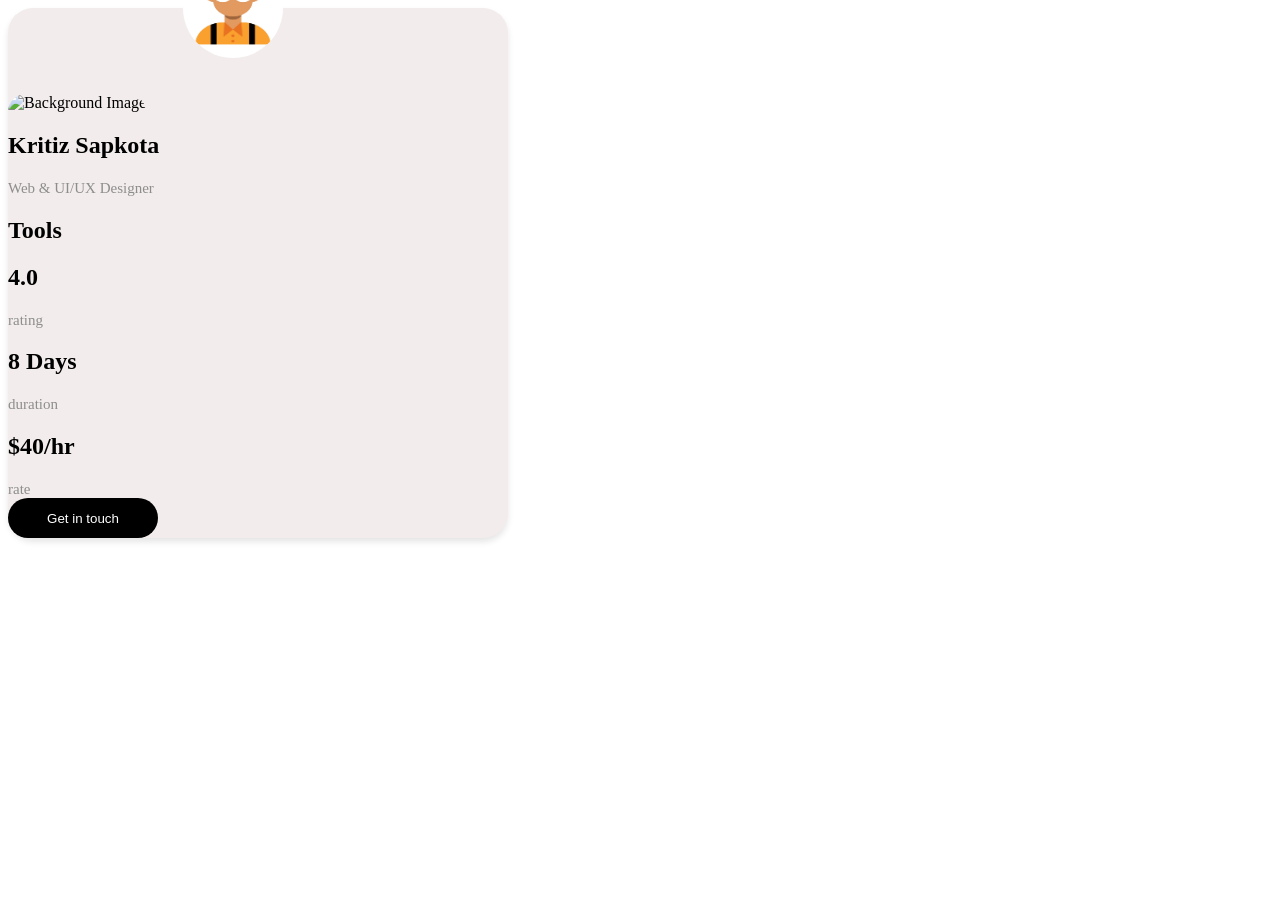
==== index.html @ 20332bdb "Position and blur of  profile image" ====
<!DOCTYPE html>
<html lang="en">
<head>
    <meta charset="UTF-8">
    <meta name="viewport" content="width=device-width, initial-scale=1.0">
    <link rel="stylesheet" href="style.css">
    <title>Profile Card</title>
</head>
<body>
    <main>
        <div class= "profile-card">
            <img id = "back-img" src="background.jpg" alt="Background Image">

            <img id = "profile-img" src="nerd.jpg" alt="Profile Image">

            <div class="information">
                <div class="top">
                    <div class="info">
                        <h2>Kritiz Sapkota</h2>
                        <span>Web & UI/UX Designer</span>
                    </div>

                    <div class="tools">
                        <h2>Tools</h2>
                    </div>
                </div>   
                <div class="bottom">
                    <div class="stats">
                        <h2>4.0</h2>
                        <span>rating</span>

                        <h2>8 Days</h2>
                        <span>duration</span>

                        <h2>$40/hr</h2>
                        <span>rate</span>
                    </div>
                    <button>Get in touch</button>
                </div>
            </div>
        </div>
    </main>

</body>
</html>
---- style.css ----
.profile-card {
    width: 100%;
    max-width: 500px;

    border-radius: 25px;

    background-color: rgb(243, 236, 236);
    box-shadow: 0px 4px 6px rgba(0, 0, 0, 0.1);
}

#back-img{
    width: 100%;
    height: 260px;
    border-radius: 25px 25px 0px 0px;
    /* mask-image: linear-gradient(to bottom, rgba(0, 0, 0, 1) 40%, rgba(0, 0, 0, 0) 100%); */
}

#profile-img{
    width: 100px;
    height: 100px;
    border-radius: 50%;
    position: relative;
    top: -50px;
    left: 3px;
    transform: translateX(30%);
}

span{
    font-size: 15px;
    color: rgb(141, 141, 141);
}

button{
    width: 35%;
    max-width: 150px;
    height: 40px;
    border-radius: 60px;

    background-color: black;
    color: white;
    border: none;
}
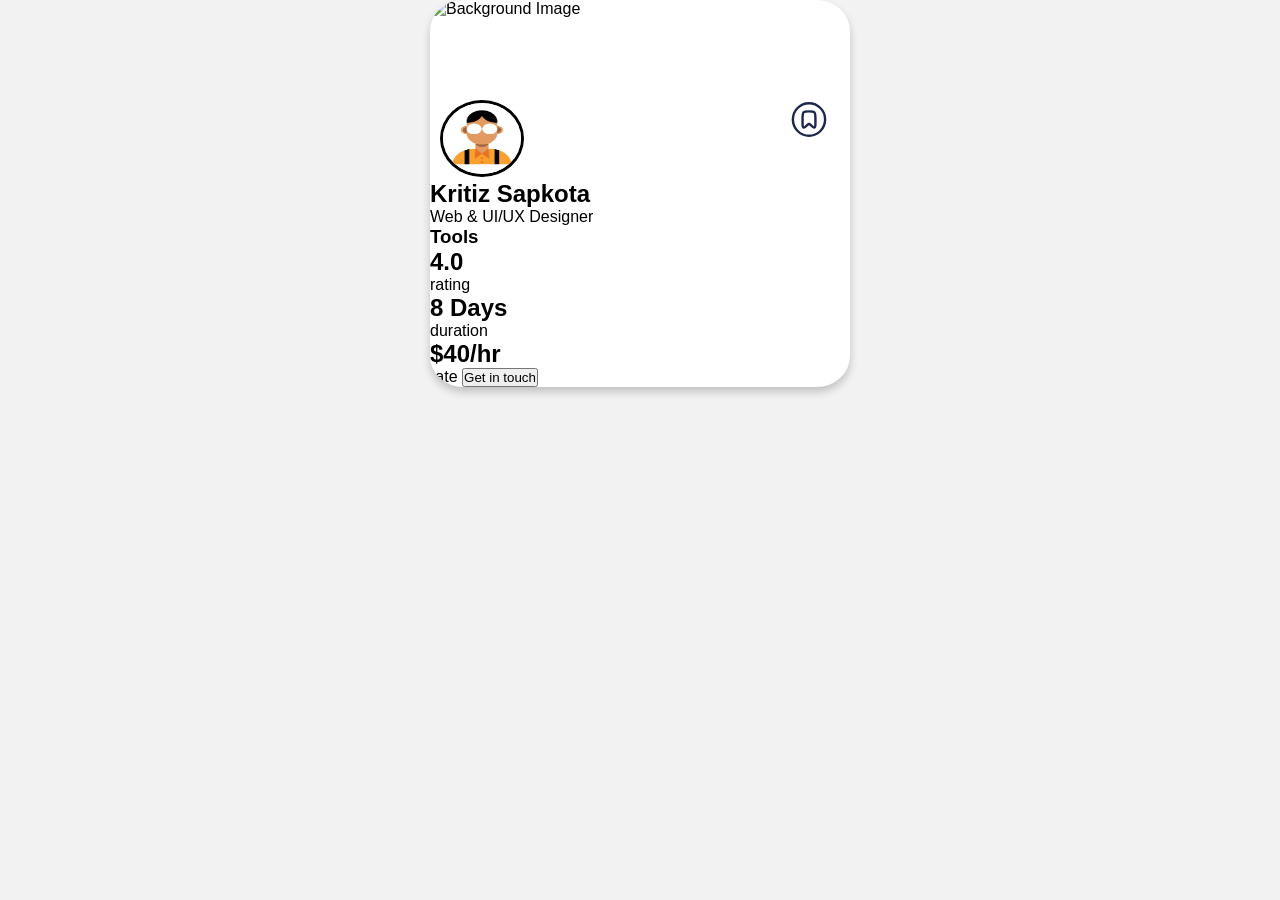
==== commit 8f8641d9: "Adjusting Position of contents in card" ====
--- a/index.html
+++ b/index.html
@@ -3,43 +3,35 @@
 <head>
     <meta charset="UTF-8">
     <meta name="viewport" content="width=device-width, initial-scale=1.0">
+    <title>Profile Card</title>
     <link rel="stylesheet" href="style.css">
-    <title>Profile Card</title>
 </head>
 <body>
-    <main>
-        <div class= "profile-card">
-            <img id = "back-img" src="background.jpg" alt="Background Image">
+    <div class="profile-card">
+        <img id="back-img" src="background.jpg" alt="Background Image">
+        <img id="profile-img" src="nerd.jpg" alt="Profile Picture">
 
-            <img id = "profile-img" src="nerd.jpg" alt="Profile Image">
+        <div id="mark">
+            <img id="bookmark" src="bookmark.svg" alt="Bookmark Icon">
+        </div>
 
-            <div class="information">
-                <div class="top">
-                    <div class="info">
-                        <h2>Kritiz Sapkota</h2>
-                        <span>Web & UI/UX Designer</span>
-                    </div>
+        <div class="profile-info">
+            <h2>Kritiz Sapkota</h2>
+            <span>Web & UI/UX Designer</span>
+        </div>
+        <h3>Tools</h3>
 
-                    <div class="tools">
-                        <h2>Tools</h2>
-                    </div>
-                </div>   
-                <div class="bottom">
-                    <div class="stats">
-                        <h2>4.0</h2>
-                        <span>rating</span>
+        <h2>4.0</h2>
+        <span>rating</span>
 
-                        <h2>8 Days</h2>
-                        <span>duration</span>
+        <h2>8 Days</h2>
+        <span>duration</span>
 
-                        <h2>$40/hr</h2>
-                        <span>rate</span>
-                    </div>
-                    <button>Get in touch</button>
-                </div>
-            </div>
-        </div>
-    </main>
+        <h2>$40/hr</h2>
+        <span>rate</span>
 
+        <button id="contact-btn">Get in touch</button>
+    </div>
+    
 </body>
 </html>
--- a/style.css
+++ b/style.css
@@ -1,42 +1,62 @@
-.profile-card {
-    width: 100%;
-    max-width: 500px;
-
-    border-radius: 25px;
-
-    background-color: rgb(243, 236, 236);
-    box-shadow: 0px 4px 6px rgba(0, 0, 0, 0.1);
+*{
+    margin:0;
+    padding:0;
+    box-sizing:border-box;
+    font-family:Arial, Helvetica, sans-serif;
+    justify-content: center;
 }
 
-#back-img{
-    width: 100%;
-    height: 260px;
-    border-radius: 25px 25px 0px 0px;
-    /* mask-image: linear-gradient(to bottom, rgba(0, 0, 0, 1) 40%, rgba(0, 0, 0, 0) 100%); */
+body{
+    background-color: #f2f2f2;
+    /* One-dim layout system with row or column */
+    display: flex;
+    /* min-height: 100vh; */
 }
 
-#profile-img{
-    width: 100px;
-    height: 100px;
-    border-radius: 50%;
+.profile-card {
+    width: 420px;
+    /* For curving the edges */
+    border-radius: 8%;
+    background-color: #fff;
+    /* Box shadow offset x, offset y, blur, spread , color */
+    box-shadow: 0px 5px 8px 0px rgba(0, 0, 0, 0.2);
     position: relative;
-    top: -50px;
-    left: 3px;
-    transform: translateX(30%);
+    overflow: hidden;   /* Nothing goes outside the card*/
+
 }
 
-span{
-    font-size: 15px;
-    color: rgb(141, 141, 141);
+#back-img {
+    /* Makes the image fill the container */
+    width: 100%; 
+    height: 180px;
+    /* Takes full width available */
+    display: block;
+    border-radius: 20px 20px 0px 0px;
+    /* To apply gradient at base */
+    mask-image: linear-gradient(to bottom, rgba(0,0,0,1) 40%, rgba(0,0,0,0) 100%);
 }
 
-button{
-    width: 35%;
-    max-width: 150px;
-    height: 40px;
-    border-radius: 60px;
+#profile-img {
+    /* Positions the image in relative to the card */
+    position: absolute;
+    width: 20%;
+    height: 20%;
+    top: 100px;
+    left: 10px;
+    border-radius: 50%;
+    border: black 3px solid;
+}
 
-    background-color: black;
-    color: white;
-    border: none;
+#bookmark{
+    position: absolute;
+    width: 10%;
+    height: 10%;
+    top: 100px;
+    right: 20px;
+    border-radius: 50%;
+}
+
+.profile-info{
+    position: relative;
+    font-color: #ff0000;
 }
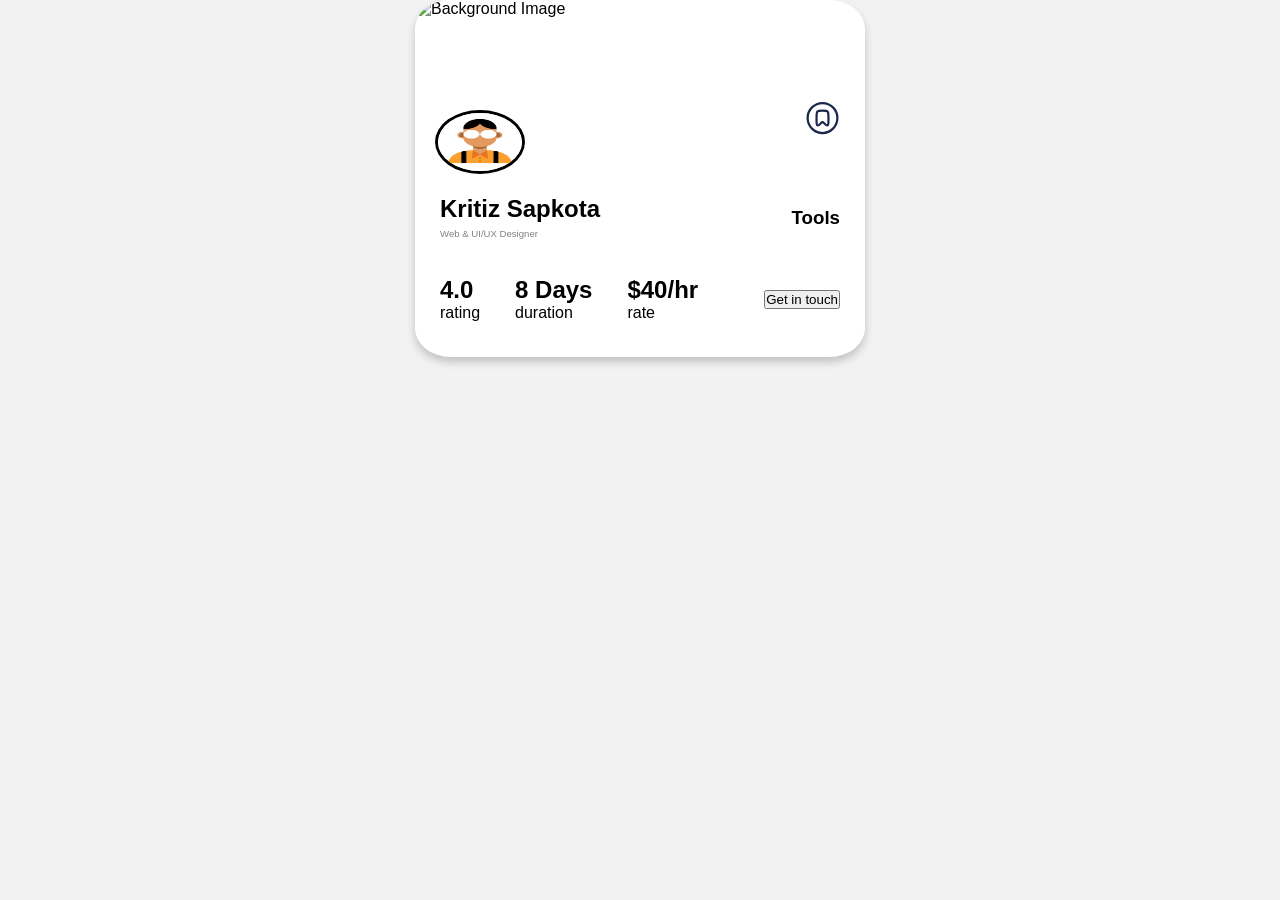
==== commit 2eced522: "Aligning items the way the task has" ====
--- a/index.html
+++ b/index.html
@@ -15,22 +15,36 @@
             <img id="bookmark" src="bookmark.svg" alt="Bookmark Icon">
         </div>
 
-        <div class="profile-info">
-            <h2>Kritiz Sapkota</h2>
-            <span>Web & UI/UX Designer</span>
+        <div class="content">
+            <div class="top">
+                <div class="profile">
+                    <h2>Kritiz Sapkota</h2>
+                    <span>Web & UI/UX Designer</span>
+                </div>
+                <h3 class="tools">Tools</h3>
+            </div>
+            <div class="bottom">
+                <div class="stats">
+                    
+                    <div>
+                        <h2>4.0</h2>
+                        <span>rating</span>
+                    </div>
+
+                    <div>
+                        <h2>8 Days</h2>
+                        <span>duration</span>
+                    </div>
+                    
+                    <div>
+                        <h2>$40/hr</h2>
+                        <span>rate</span>
+                    </div>
+
+                </div>
+                <button id="contact-btn">Get in touch</button>
+            </div>
         </div>
-        <h3>Tools</h3>
-
-        <h2>4.0</h2>
-        <span>rating</span>
-
-        <h2>8 Days</h2>
-        <span>duration</span>
-
-        <h2>$40/hr</h2>
-        <span>rate</span>
-
-        <button id="contact-btn">Get in touch</button>
     </div>
     
 </body>
--- a/style.css
+++ b/style.css
@@ -14,7 +14,7 @@
 }
 
 .profile-card {
-    width: 420px;
+    width: 450px;
     /* For curving the edges */
     border-radius: 8%;
     background-color: #fff;
@@ -40,9 +40,9 @@
     /* Positions the image in relative to the card */
     position: absolute;
     width: 20%;
-    height: 20%;
-    top: 100px;
-    left: 10px;
+    height: 18%;
+    top: 110px;
+    left: 20px;
     border-radius: 50%;
     border: black 3px solid;
 }
@@ -56,7 +56,35 @@
     border-radius: 50%;
 }
 
-.profile-info{
+.content{
+    /* padding: top, right, bottom, left */
+    padding:15px 25px 35px;
+}
+
+.top{
+    display: flex;
+    justify-content: space-between;
+    align-items: center;
+    margin-bottom: 35px;
+}
+
+.profile span{
+    font-size: 60%;
+    color: grey;
+}
+
+.bottom{
+    display: flex;
+    justify-content: space-between;
+    align-items: center;
+}
+
+.stats{
+    display: flex;
+    justify-content: space-between;
+}
+
+.stats div{
     position: relative;
-    font-color: #ff0000;
-}+    padding-right: 35px;
+}
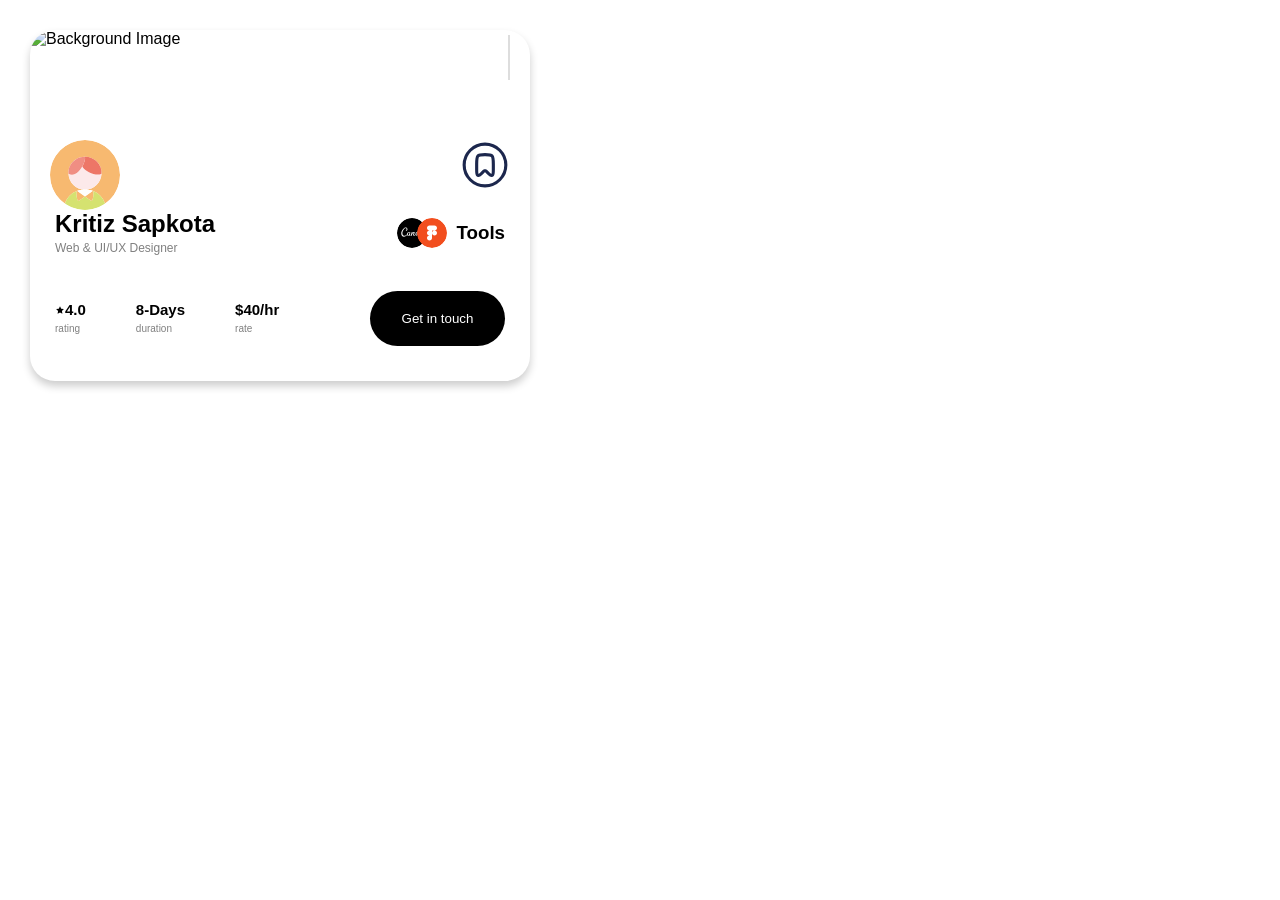
==== commit c82a71dd: "Overlapped the Tools icons and format of stats section" ====
--- a/index.html
+++ b/index.html
@@ -9,30 +9,34 @@
 <body>
     <div class="profile-card">
         <img id="back-img" src="background.jpg" alt="Background Image">
-        <img id="profile-img" src="nerd.jpg" alt="Profile Picture">
-
-        <div id="mark">
+        <div class="top">
+            <img id="profile-img" src="avatar.svg" alt="Profile Picture">
             <img id="bookmark" src="bookmark.svg" alt="Bookmark Icon">
         </div>
-
         <div class="content">
-            <div class="top">
+            <div class="middle">
                 <div class="profile">
                     <h2>Kritiz Sapkota</h2>
                     <span>Web & UI/UX Designer</span>
                 </div>
-                <h3 class="tools">Tools</h3>
+                <div class="tools-section">
+                    <div class="tool-icons">
+                        <img class="tool-icon" src="canva.svg" alt="Canva Icon">
+                        <img class="tool-icon figma" src="figma.svg" alt="Figma Icon">
+                    </div>
+                    <h3 class="tools">Tools</h3>
+                </div>
             </div>
             <div class="bottom">
                 <div class="stats">
                     
                     <div>
-                        <h2>4.0</h2>
+                        <h2><img class="star" src="star.svg" alt="">4.0</h2>
                         <span>rating</span>
                     </div>
 
                     <div>
-                        <h2>8 Days</h2>
+                        <h2>8-Days</h2>
                         <span>duration</span>
                     </div>
                     
@@ -42,7 +46,7 @@
                     </div>
 
                 </div>
-                <button id="contact-btn">Get in touch</button>
+                <button class="contact-btn">Get in touch</button>
             </div>
         </div>
     </div>
--- a/style.css
+++ b/style.css
@@ -1,28 +1,27 @@
 *{
-    margin:0;
+    margin:0px;
     padding:0;
     box-sizing:border-box;
     font-family:Arial, Helvetica, sans-serif;
-    justify-content: center;
 }
 
 body{
-    background-color: #f2f2f2;
+    background-color: white;
     /* One-dim layout system with row or column */
     display: flex;
-    /* min-height: 100vh; */
 }
 
 .profile-card {
-    width: 450px;
+    width: 500px;
+    top: 30px;
+    left: 30px;
     /* For curving the edges */
-    border-radius: 8%;
+    border-radius: 25px;
     background-color: #fff;
     /* Box shadow offset x, offset y, blur, spread , color */
     box-shadow: 0px 5px 8px 0px rgba(0, 0, 0, 0.2);
     position: relative;
     overflow: hidden;   /* Nothing goes outside the card*/
-
 }
 
 #back-img {
@@ -36,40 +35,68 @@
     mask-image: linear-gradient(to bottom, rgba(0,0,0,1) 40%, rgba(0,0,0,0) 100%);
 }
 
+.top{
+    display: flex;
+    align-items: center;
+    justify-content: space-between;
+}
+
 #profile-img {
     /* Positions the image in relative to the card */
     position: absolute;
-    width: 20%;
-    height: 18%;
+    width: 70px;
+    height: 70px;
     top: 110px;
     left: 20px;
     border-radius: 50%;
-    border: black 3px solid;
+    border: none;
 }
 
 #bookmark{
     position: absolute;
-    width: 10%;
-    height: 10%;
-    top: 100px;
+    width: 50px;
+    height: 50px;
+    top: 110px;
     right: 20px;
     border-radius: 50%;
 }
 
 .content{
     /* padding: top, right, bottom, left */
-    padding:15px 25px 35px;
+    padding:0px 25px 35px;
 }
 
-.top{
+.middle{
     display: flex;
     justify-content: space-between;
     align-items: center;
     margin-bottom: 35px;
 }
 
+.tools-section{
+    display: flex;
+    align-items: center;
+    gap: 10px;
+
+}
+
+.tool-icons{
+    display: flex;
+    align-items: center;
+}
+
+.tool-icon{
+    width: 30px;
+    height: 30px;
+    border-radius: 50%;
+}
+
+.figma{
+    margin-left: -10px;
+}
+
 .profile span{
-    font-size: 60%;
+    font-size: 12px;
     color: grey;
 }
 
@@ -81,10 +108,56 @@
 
 .stats{
     display: flex;
-    justify-content: space-between;
 }
 
 .stats div{
-    position: relative;
-    padding-right: 35px;
+    padding: 0 25px;
 }
+
+.stats div:first-child{
+    padding-left: 0;
+}
+
+.stats div:last-child{
+    padding-right: 0;
+}
+
+.stats div:not(:last-child)::after{
+    content:"";
+    position:absolute;
+    width:2px;
+    height:45px;
+    right:20px;
+    top:5px;
+    background:#ddd;
+}
+
+.stats h2{
+    font-size: 15px;
+}
+
+.stats span{
+    color: grey;
+    font-size: 10px;
+}
+
+.star{
+    width: 10px;
+    height: 10px;
+    border: none;
+}
+
+.contact-btn{
+    border-radius: 60px;
+    width: 30%;
+    background-color: black;
+    color: white;
+    padding: 20px 20px;
+    border: none;
+    cursor: pointer;
+    transition: 0.3s;
+}
+
+.contact-btn:hover{
+    background-color: rgb(73, 73, 75);
+}
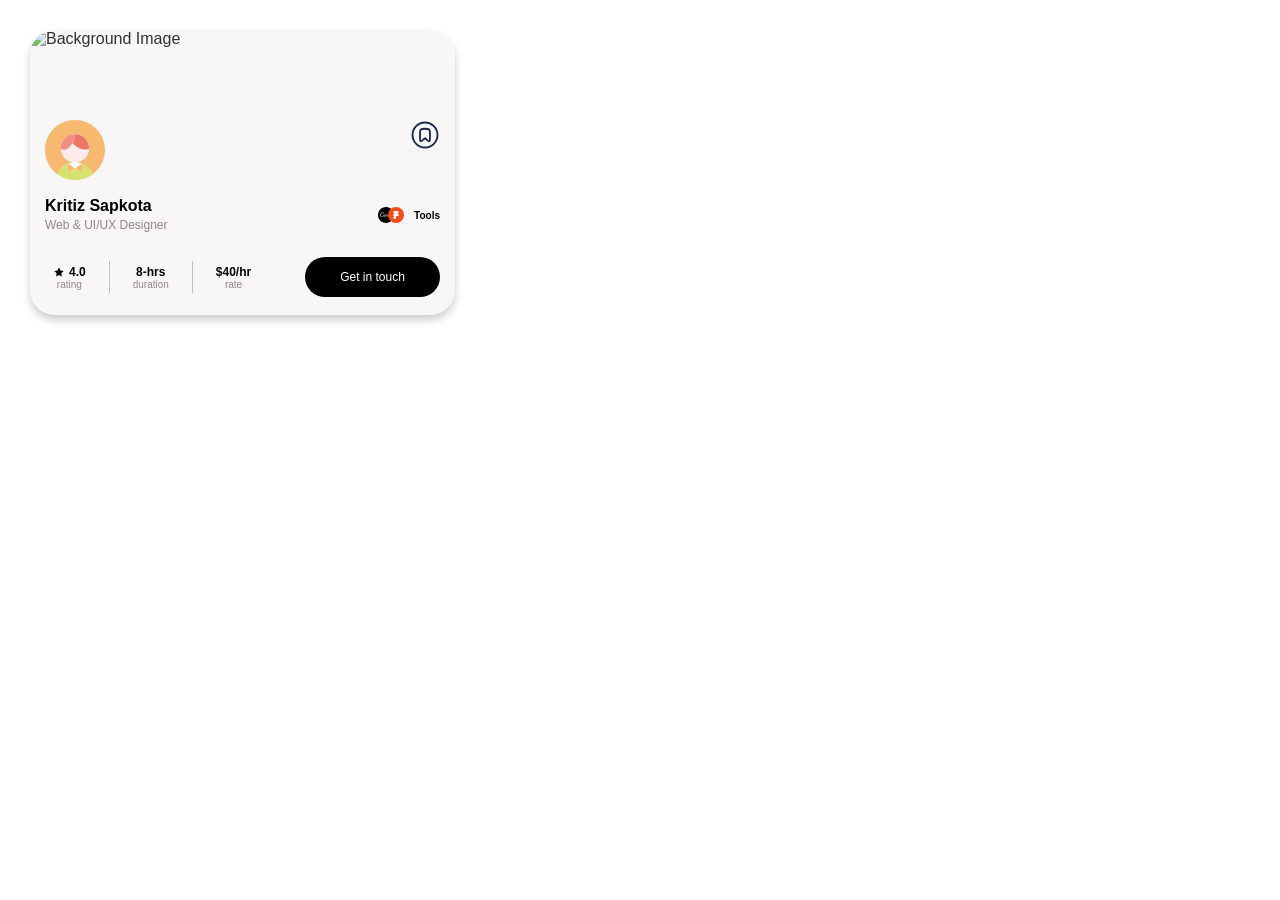
==== commit 1b0f1318: "Gaping adjustment and reducing div elements" ====
--- a/index.html
+++ b/index.html
@@ -7,48 +7,44 @@
     <link rel="stylesheet" href="style.css">
 </head>
 <body>
+
     <div class="profile-card">
         <img id="back-img" src="background.jpg" alt="Background Image">
+
         <div class="top">
             <img id="profile-img" src="avatar.svg" alt="Profile Picture">
             <img id="bookmark" src="bookmark.svg" alt="Bookmark Icon">
         </div>
-        <div class="content">
-            <div class="middle">
-                <div class="profile">
-                    <h2>Kritiz Sapkota</h2>
-                    <span>Web & UI/UX Designer</span>
-                </div>
-                <div class="tools-section">
-                    <div class="tool-icons">
-                        <img class="tool-icon" src="canva.svg" alt="Canva Icon">
-                        <img class="tool-icon figma" src="figma.svg" alt="Figma Icon">
-                    </div>
-                    <h3 class="tools">Tools</h3>
-                </div>
+        <div class="middle">
+            <div class="profile">
+                <h2>Kritiz Sapkota</h2>
+                <span>Web & UI/UX Designer</span>
             </div>
-            <div class="bottom">
-                <div class="stats">
-                    
-                    <div>
-                        <h2><img class="star" src="star.svg" alt="">4.0</h2>
-                        <span>rating</span>
-                    </div>
-
-                    <div>
-                        <h2>8-Days</h2>
-                        <span>duration</span>
-                    </div>
-                    
-                    <div>
-                        <h2>$40/hr</h2>
-                        <span>rate</span>
-                    </div>
-
-                </div>
-                <button class="contact-btn">Get in touch</button>
+            <div class="tools-section">
+                <img class="tool-icon" src="canva.svg" alt="Canva Icon">
+                <img class="tool-icon" id="figma" src="figma.svg" alt="Figma Icon">
+                <h3 class="tools">Tools</h3>
             </div>
         </div>
+        <footer>
+            <ul class="stats-list">
+                <li>
+                    <h3><img class="star" src="star.svg" alt="">4.0</h3>
+                    <span>rating</span>
+                </li>
+                <span class="stat-divider" aria-hidden="true"></span>
+                <li>
+                    <h3>8-hrs</h3>
+                    <span>duration</span>
+                </li>
+                <span class="stat-divider" aria-hidden="true"></span>
+                <li>
+                    <h3>$40/hr</h3>
+                    <span>rate</span>
+                </li>
+            </ul>
+            <button class="contact-btn">Get in touch</button>
+        </footer>
     </div>
     
 </body>
--- a/style.css
+++ b/style.css
@@ -12,12 +12,14 @@
 }
 
 .profile-card {
-    width: 500px;
+    width: 425px;
+    /* height: 280px; */
+    height: auto;
     top: 30px;
     left: 30px;
     /* For curving the edges */
-    border-radius: 25px;
-    background-color: #fff;
+    border-radius: 25px; 
+    background-color: #e4dede48;
     /* Box shadow offset x, offset y, blur, spread , color */
     box-shadow: 0px 5px 8px 0px rgba(0, 0, 0, 0.2);
     position: relative;
@@ -27,137 +29,139 @@
 #back-img {
     /* Makes the image fill the container */
     width: 100%; 
-    height: 180px;
+    height: 155px;
     /* Takes full width available */
     display: block;
     border-radius: 20px 20px 0px 0px;
     /* To apply gradient at base */
-    mask-image: linear-gradient(to bottom, rgba(0,0,0,1) 40%, rgba(0,0,0,0) 100%);
+    mask-image: linear-gradient(to bottom, rgba(0,0,0,1) 60%, rgba(0,0,0,0) 100%);
+    opacity: 0.8;
 }
 
 .top{
     display: flex;
     align-items: center;
     justify-content: space-between;
+    padding: 0px 0px 6px;
 }
 
 #profile-img {
     /* Positions the image in relative to the card */
-    position: absolute;
-    width: 70px;
-    height: 70px;
-    top: 110px;
-    left: 20px;
-    border-radius: 50%;
-    border: none;
+    width: 60px;
+    left: 15px;
 }
 
 #bookmark{
-    position: absolute;
-    width: 50px;
-    height: 50px;
-    top: 110px;
-    right: 20px;
-    border-radius: 50%;
+    width: 30px;
+    right: 15px;
 }
 
-.content{
-    /* padding: top, right, bottom, left */
-    padding:0px 25px 35px;
+#profile-img, #bookmark{
+    position: absolute;
+    top: 90px;
+    /* border-radius: 50%; */
+    border: none;
 }
 
 .middle{
     display: flex;
+    padding: 6px 15px 12px;
     justify-content: space-between;
-    align-items: center;
-    margin-bottom: 35px;
-}
-
-.tools-section{
-    display: flex;
-    align-items: center;
-    gap: 10px;
-
-}
-
-.tool-icons{
-    display: flex;
     align-items: center;
 }
 
-.tool-icon{
-    width: 30px;
-    height: 30px;
-    border-radius: 50%;
-}
-
-.figma{
-    margin-left: -10px;
+.profile h2{
+    font-size: 16px;
 }
 
 .profile span{
     font-size: 12px;
-    color: grey;
+    color: rgb(146, 136, 136);
 }
 
-.bottom{
+.tools-section{
     display: flex;
     justify-content: space-between;
     align-items: center;
 }
 
-.stats{
-    display: flex;
+.tool-icon{
+    width: 16px;
 }
 
-.stats div{
-    padding: 0 25px;
-}
-
-.stats div:first-child{
-    padding-left: 0;
-}
-
-.stats div:last-child{
-    padding-right: 0;
-}
-
-.stats div:not(:last-child)::after{
-    content:"";
-    position:absolute;
-    width:2px;
-    height:45px;
-    right:20px;
-    top:5px;
-    background:#ddd;
-}
-
-.stats h2{
-    font-size: 15px;
-}
-
-.stats span{
-    color: grey;
+.tools-section h3{
     font-size: 10px;
 }
 
+#figma{
+    margin-right: 10px;
+    margin-left: -6px;
+}
+
 .star{
-    width: 10px;
-    height: 10px;
-    border: none;
+    width: 12px;
+}
+
+footer{
+    display: flex;
+    position: relative;
+    padding: 12px 15px 18px;
+    justify-content: space-between;
+    align-items: center;
+    gap: 32px;
+    margin-left: 8px;
+}
+
+footer p{
+    font-size: 14px;
+}
+
+footer span{
+    font-size: 10px;
+    color: rgb(146, 136, 136);
+}
+
+.stats-list{
+    display: flex;
+    align-items: center;
+    list-style-type: none;
+    gap: 23px;
+}
+
+.stat-divider{
+    width: 1px;
+    height: 32px;
+    background-color: #bfbfbf;
+    display: inline-block;
+}
+
+.stats-list li{
+    display: flex;
+    flex-direction: column;
+    align-items: center;
+    text-align: center;
+}
+
+.stats-list h3 {
+    font-size: 12px;
+    margin: 0px;          
+    display: flex;
+    align-items: center;    
+    gap: 4px;              
+    
 }
 
 .contact-btn{
-    border-radius: 60px;
-    width: 30%;
+    width: 135px;
+    height: 40px;
     background-color: black;
     color: white;
-    padding: 20px 20px;
+    border-radius: 25px;
     border: none;
-    cursor: pointer;
-    transition: 0.3s;
+    font-size: 12px;
+    transition: 0.8s;
 }
 
 .contact-btn:hover{
-    background-color: rgb(73, 73, 75);
-}
+    background-color: rgba(97, 175, 197, 0.627);
+}
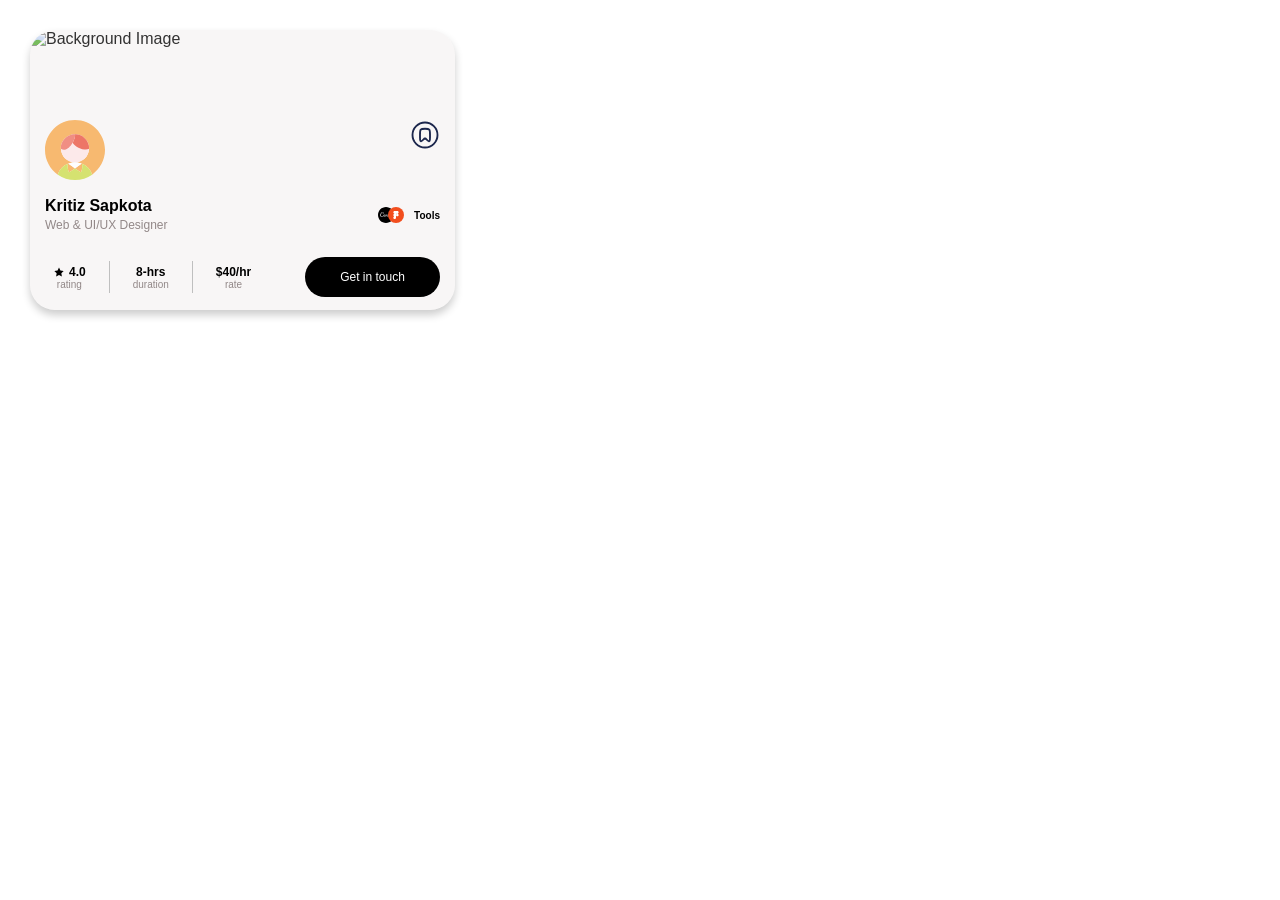
==== commit ae367425: "New Adjustments" ====
--- a/index.html
+++ b/index.html
@@ -7,13 +7,11 @@
     <link rel="stylesheet" href="style.css">
 </head>
 <body>
-
     <div class="profile-card">
         <img id="back-img" src="background.jpg" alt="Background Image">
-
-        <div class="top">
             <img id="profile-img" src="avatar.svg" alt="Profile Picture">
             <img id="bookmark" src="bookmark.svg" alt="Bookmark Icon">
+        <div class="top">
         </div>
         <div class="middle">
             <div class="profile">
@@ -27,7 +25,7 @@
             </div>
         </div>
         <footer>
-            <ul class="stats-list">
+            <ol class="stats-list">
                 <li>
                     <h3><img class="star" src="star.svg" alt="">4.0</h3>
                     <span>rating</span>
@@ -42,10 +40,9 @@
                     <h3>$40/hr</h3>
                     <span>rate</span>
                 </li>
-            </ul>
+            </ol>
             <button class="contact-btn">Get in touch</button>
         </footer>
     </div>
-    
 </body>
 </html>
--- a/style.css
+++ b/style.css
@@ -13,8 +13,7 @@
 
 .profile-card {
     width: 425px;
-    /* height: 280px; */
-    height: auto;
+    height: 280px;
     top: 30px;
     left: 30px;
     /* For curving the edges */
@@ -23,25 +22,20 @@
     /* Box shadow offset x, offset y, blur, spread , color */
     box-shadow: 0px 5px 8px 0px rgba(0, 0, 0, 0.2);
     position: relative;
-    overflow: hidden;   /* Nothing goes outside the card*/
+    overflow: hidden;
 }
 
 #back-img {
-    /* Makes the image fill the container */
     width: 100%; 
     height: 155px;
-    /* Takes full width available */
     display: block;
-    border-radius: 20px 20px 0px 0px;
+    /* border-radius: 20px 20px 0px 0px; */
     /* To apply gradient at base */
     mask-image: linear-gradient(to bottom, rgba(0,0,0,1) 60%, rgba(0,0,0,0) 100%);
     opacity: 0.8;
 }
 
 .top{
-    display: flex;
-    align-items: center;
-    justify-content: space-between;
     padding: 0px 0px 6px;
 }
 
@@ -59,7 +53,6 @@
 #profile-img, #bookmark{
     position: absolute;
     top: 90px;
-    /* border-radius: 50%; */
     border: none;
 }
 
@@ -148,7 +141,6 @@
     display: flex;
     align-items: center;    
     gap: 4px;              
-    
 }
 
 .contact-btn{
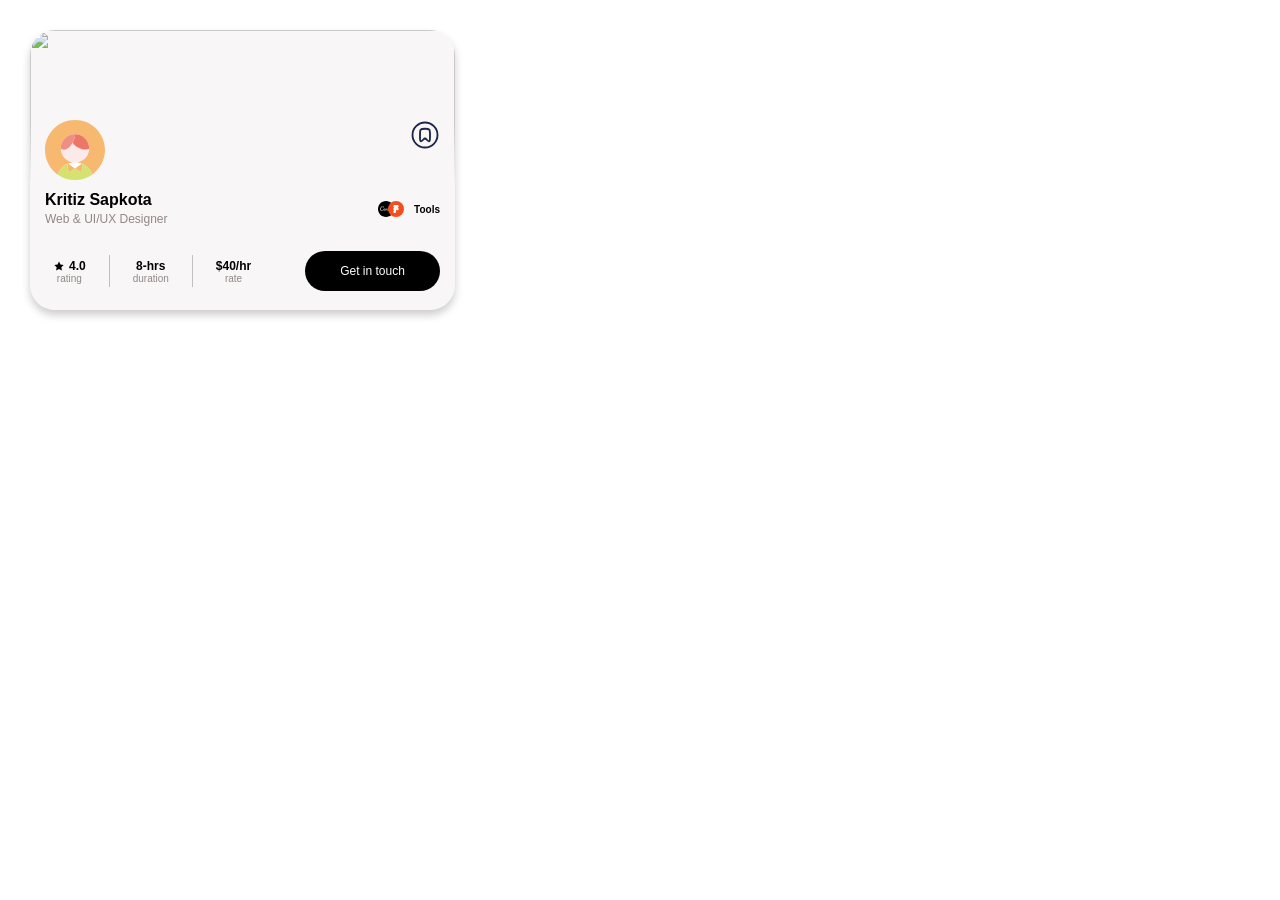
==== commit b9f19e29: "index.html: removed top container and alt text" ====
--- a/index.html
+++ b/index.html
@@ -1,48 +1,46 @@
-<!DOCTYPE html>
+<!doctype html>
 <html lang="en">
-<head>
-    <meta charset="UTF-8">
-    <meta name="viewport" content="width=device-width, initial-scale=1.0">
+  <head>
+    <meta charset="UTF-8" />
+    <meta name="viewport" content="width=device-width, initial-scale=1.0" />
     <title>Profile Card</title>
-    <link rel="stylesheet" href="style.css">
-</head>
-<body>
+    <link rel="stylesheet" href="style.css" />
+  </head>
+  <body>
     <div class="profile-card">
-        <img id="back-img" src="background.jpg" alt="Background Image">
-            <img id="profile-img" src="avatar.svg" alt="Profile Picture">
-            <img id="bookmark" src="bookmark.svg" alt="Bookmark Icon">
-        <div class="top">
+      <img id="back-img" src="background.jpg" alt="" />
+      <img id="profile-img" src="avatar.svg" alt="" />
+      <img id="bookmark" src="bookmark.svg" alt="" />
+      <div class="middle">
+        <div class="profile">
+          <h2>Kritiz Sapkota</h2>
+          <span>Web & UI/UX Designer</span>
         </div>
-        <div class="middle">
-            <div class="profile">
-                <h2>Kritiz Sapkota</h2>
-                <span>Web & UI/UX Designer</span>
-            </div>
-            <div class="tools-section">
-                <img class="tool-icon" src="canva.svg" alt="Canva Icon">
-                <img class="tool-icon" id="figma" src="figma.svg" alt="Figma Icon">
-                <h3 class="tools">Tools</h3>
-            </div>
+        <div class="tools-section">
+          <img class="tool-icon" src="canva.svg" alt="" />
+          <img class="tool-icon" id="figma" src="figma.svg" alt="" />
+          <h3 class="tools">Tools</h3>
         </div>
-        <footer>
-            <ol class="stats-list">
-                <li>
-                    <h3><img class="star" src="star.svg" alt="">4.0</h3>
-                    <span>rating</span>
-                </li>
-                <span class="stat-divider" aria-hidden="true"></span>
-                <li>
-                    <h3>8-hrs</h3>
-                    <span>duration</span>
-                </li>
-                <span class="stat-divider" aria-hidden="true"></span>
-                <li>
-                    <h3>$40/hr</h3>
-                    <span>rate</span>
-                </li>
-            </ol>
-            <button class="contact-btn">Get in touch</button>
-        </footer>
+      </div>
+      <footer>
+        <ul class="stats-list">
+          <li>
+            <h3><img class="star" src="star.svg" alt="" />4.0</h3>
+            <span>rating</span>
+          </li>
+          <p class="stat-divider" aria-hidden="true"></p>
+          <li>
+            <h3>8-hrs</h3>
+            <span>duration</span>
+          </li>
+          <p class="stat-divider" aria-hidden="true"></p>
+          <li>
+            <h3>$40/hr</h3>
+            <span>rate</span>
+          </li>
+        </ul>
+        <button class="contact-btn">Get in touch</button>
+      </footer>
     </div>
-</body>
-</html>+  </body>
+</html>
--- a/style.css
+++ b/style.css
@@ -1,159 +1,160 @@
-*{
-    margin:0px;
-    padding:0;
-    box-sizing:border-box;
-    font-family:Arial, Helvetica, sans-serif;
+* {
+  margin: 0px;
+  padding: 0;
+  box-sizing: border-box;
+  font-family: Arial, Helvetica, sans-serif;
 }
 
-body{
-    background-color: white;
-    /* One-dim layout system with row or column */
-    display: flex;
+body {
+  background-color: white;
+  /* One-dim layout system with row or column */
+  display: flex;
 }
 
 .profile-card {
-    width: 425px;
-    height: 280px;
-    top: 30px;
-    left: 30px;
-    /* For curving the edges */
-    border-radius: 25px; 
-    background-color: #e4dede48;
-    /* Box shadow offset x, offset y, blur, spread , color */
-    box-shadow: 0px 5px 8px 0px rgba(0, 0, 0, 0.2);
-    position: relative;
-    overflow: hidden;
+  width: 425px;
+  height: 280px;
+  top: 30px;
+  left: 30px;
+  /* For curving the edges */
+  border-radius: 25px;
+  background-color: #e4dede48;
+  /* Box shadow offset x, offset y, blur, spread , color */
+  box-shadow: 0px 5px 8px 0px rgba(0, 0, 0, 0.2);
+  position: relative;
+  overflow: hidden;
 }
 
 #back-img {
-    width: 100%; 
-    height: 155px;
-    display: block;
-    /* border-radius: 20px 20px 0px 0px; */
-    /* To apply gradient at base */
-    mask-image: linear-gradient(to bottom, rgba(0,0,0,1) 60%, rgba(0,0,0,0) 100%);
-    opacity: 0.8;
-}
-
-.top{
-    padding: 0px 0px 6px;
+  width: 100%;
+  height: 155px;
+  display: block;
+  /* border-radius: 20px 20px 0px 0px; */
+  /* To apply gradient at base */
+  mask-image: linear-gradient(
+    to bottom,
+    rgba(0, 0, 0, 1) 60%,
+    rgba(0, 0, 0, 0) 100%
+  );
+  opacity: 0.8;
 }
 
 #profile-img {
-    /* Positions the image in relative to the card */
-    width: 60px;
-    left: 15px;
+  /* Positions the image in relative to the card */
+  width: 60px;
+  left: 15px;
 }
 
-#bookmark{
-    width: 30px;
-    right: 15px;
+#bookmark {
+  width: 30px;
+  right: 15px;
 }
 
-#profile-img, #bookmark{
-    position: absolute;
-    top: 90px;
-    border: none;
+#profile-img,
+#bookmark {
+  position: absolute;
+  top: 90px;
+  border: none;
 }
 
-.middle{
-    display: flex;
-    padding: 6px 15px 12px;
-    justify-content: space-between;
-    align-items: center;
+.middle {
+  display: flex;
+  padding: 6px 15px 12px;
+  justify-content: space-between;
+  align-items: center;
 }
 
-.profile h2{
-    font-size: 16px;
+.profile h2 {
+  font-size: 16px;
 }
 
-.profile span{
-    font-size: 12px;
-    color: rgb(146, 136, 136);
+.profile span {
+  font-size: 12px;
+  color: rgb(146, 136, 136);
 }
 
-.tools-section{
-    display: flex;
-    justify-content: space-between;
-    align-items: center;
+.tools-section {
+  display: flex;
+  justify-content: space-between;
+  align-items: center;
 }
 
-.tool-icon{
-    width: 16px;
+.tool-icon {
+  width: 16px;
 }
 
-.tools-section h3{
-    font-size: 10px;
+.tools-section h3 {
+  font-size: 10px;
 }
 
-#figma{
-    margin-right: 10px;
-    margin-left: -6px;
+#figma {
+  margin-right: 10px;
+  margin-left: -6px;
 }
 
-.star{
-    width: 12px;
+.star {
+  width: 12px;
 }
 
-footer{
-    display: flex;
-    position: relative;
-    padding: 12px 15px 18px;
-    justify-content: space-between;
-    align-items: center;
-    gap: 32px;
-    margin-left: 8px;
+footer {
+  display: flex;
+  position: relative;
+  padding: 12px 15px 18px;
+  justify-content: space-between;
+  align-items: center;
+  gap: 32px;
+  margin-left: 8px;
 }
 
-footer p{
-    font-size: 14px;
+footer p {
+  font-size: 14px;
 }
 
-footer span{
-    font-size: 10px;
-    color: rgb(146, 136, 136);
+footer span {
+  font-size: 10px;
+  color: rgb(146, 136, 136);
 }
 
-.stats-list{
-    display: flex;
-    align-items: center;
-    list-style-type: none;
-    gap: 23px;
+.stats-list {
+  display: flex;
+  align-items: center;
+  list-style-type: none;
+  gap: 23px;
 }
 
-.stat-divider{
-    width: 1px;
-    height: 32px;
-    background-color: #bfbfbf;
-    display: inline-block;
+.stat-divider {
+  width: 1px;
+  height: 32px;
+  background-color: #bfbfbf;
+  display: inline-block;
 }
 
-.stats-list li{
-    display: flex;
-    flex-direction: column;
-    align-items: center;
-    text-align: center;
+.stats-list li {
+  display: flex;
+  flex-direction: column;
+  align-items: center;
+  text-align: center;
 }
 
 .stats-list h3 {
-    font-size: 12px;
-    margin: 0px;          
-    display: flex;
-    align-items: center;    
-    gap: 4px;              
+  font-size: 12px;
+  margin: 0px;
+  display: flex;
+  align-items: center;
+  gap: 4px;
 }
 
-.contact-btn{
-    width: 135px;
-    height: 40px;
-    background-color: black;
-    color: white;
-    border-radius: 25px;
-    border: none;
-    font-size: 12px;
-    transition: 0.8s;
+.contact-btn {
+  width: 135px;
+  height: 40px;
+  background-color: black;
+  color: white;
+  border-radius: 25px;
+  border: none;
+  font-size: 12px;
+  transition: 0.8s;
 }
 
-.contact-btn:hover{
-    background-color: rgba(97, 175, 197, 0.627);
-}+.contact-btn:hover {
+  background-color: rgba(97, 175, 197, 0.627);
+}
